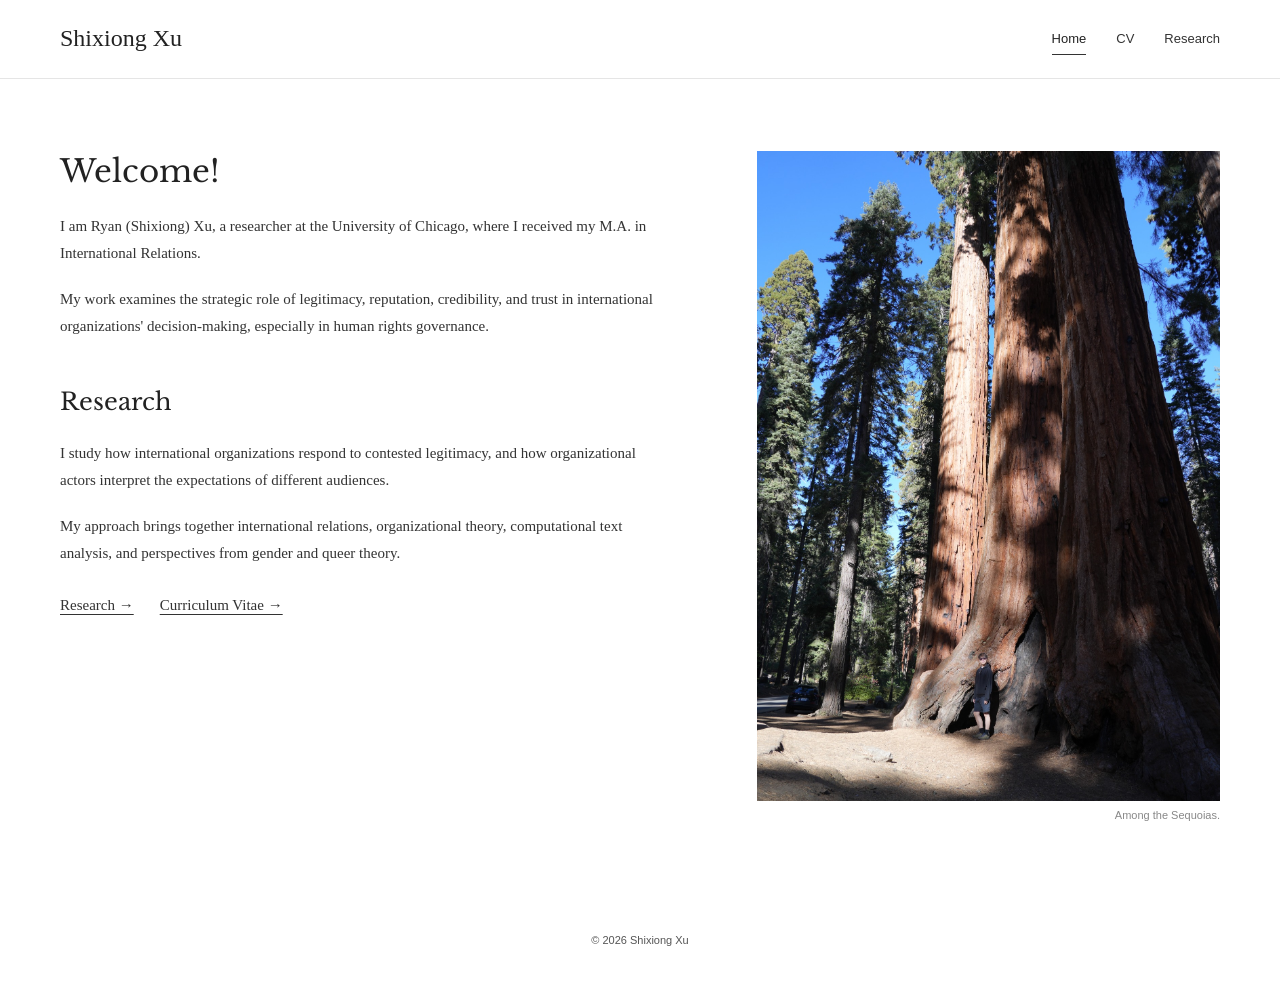
==== index.html @ 13a1dab0 "Update index.html" ====
<!doctype html>
<html lang="en">
<head>
<meta charset="utf-8"><meta name="viewport" content="width=device-width,initial-scale=1">
<meta name="description" content="Shixiong Xu | International organizations, legitimacy, reputation, and human rights research.">
<title>Home | Shixiong Xu</title>
<link rel="stylesheet" href="/styles.css">
</head>
<body>
<header class="header"><div class="container top"><a class="brand" href="/">Shixiong Xu</a><nav aria-label="Primary navigation"><a href="/" class="active" aria-current="page">Home</a><a href="/cv/">CV</a><a href="/research/">Research</a></nav></div></header>
<main class="container">
<section class="page" id="home">
<div class="home-layout">
<div class="home-intro">
<h1>Welcome!</h1>
<p>I am Ryan (Shixiong) Xu, a researcher at the University of Chicago, where I received my M.A. in International Relations.</p>
<p>My work examines the strategic role of legitimacy, reputation, credibility, and trust in international organizations' decision-making, especially in human rights governance.</p>
<div class="home-about">
<h2>Research</h2>
<p>I study how international organizations respond to contested legitimacy, and how organizational actors interpret the expectations of different audiences.</p>
<p>My approach brings together international relations, organizational theory, computational text analysis, and perspectives from gender and queer theory.</p>
<p class="home-links"><a href="/research/">Research →</a><a href="/cv/">Curriculum Vitae →</a></p>
</div>
</div>
<figure class="home-photo"><img src="/sequoia-home.jpg?v=3" alt="" loading="eager"><figcaption>Among the Sequoias.</figcaption></figure>
</div>
</section>
</main>
<footer class="footer container"><span>© <span id="year">2026</span> Shixiong Xu</span></footer>
<script src="/script.js"></script>
</body></html>
---- styles.css ----
@import url('https://fonts.googleapis.com/css2?family=DM+Sans:wght@400;500;600;700&family=Libre+Baskerville:wght@400;700&display=swap');
:root{--ink:#252b29;--muted:#69716d;--line:#e5e8e3;--bg:#fcfcfa;--accent:#45645c;--soft:#f2f5f0}*{box-sizing:border-box}html{scroll-behavior:smooth}body{margin:0;background:var(--bg);color:var(--ink);font-family:'DM Sans',Arial,sans-serif;font-size:15px;line-height:1.8}.container{width:min(100% - 64px,1010px);margin-inline:auto}a{color:inherit;text-decoration:none}a:hover{color:var(--accent)}.header{border-bottom:1px solid var(--line)}.top{min-height:100px;display:flex;align-items:center;justify-content:space-between}.brand{font-family:'Libre Baskerville',Georgia,serif;font-size:25px;font-weight:700;letter-spacing:-1px}.branddot,.punct{color:var(--accent)}nav{display:flex;gap:40px}nav a{font-size:13px;font-weight:600;color:#727977;padding:38px 0;position:relative}nav a.active{color:var(--ink)}nav a.active:after{content:'';height:2px;background:var(--accent);bottom:27px;left:0;right:0;position:absolute}.page{min-height:70vh}.hero{display:grid;grid-template-columns:1.6fr .6fr;gap:100px;padding:106px 0 94px}.eyebrow{font-size:10px;letter-spacing:2.2px;font-weight:700;color:var(--accent);line-height:1.5}h1,h2,h3{font-family:'Libre Baskerville',Georgia,serif;letter-spacing:-.7px}h1{font-size:clamp(40px,5.8vw,65px);line-height:1.2;margin:17px 0 28px;font-weight:400}h2{font-size:26px;font-weight:400;line-height:1.5}h3{font-size:18px}p{color:#555d59;margin:15px 0}.lead{font-size:19px;line-height:1.7;color:#323d38;max-width:650px}.hero p:not(.lead){max-width:660px}.actions{display:flex;gap:24px;align-items:center;margin-top:30px}.primary{background:var(--accent);color:#fff;padding:11px 22px;font-size:13px;font-weight:600}.primary:hover{color:white;background:#324c45}.primary span{margin-left:15px}.secondary{font-size:13px;font-weight:600}.side-note{display:flex;flex-direction:column;align-items:center;justify-content:center;gap:20px}.monogram{height:162px;width:162px;border:1px solid #cdd7d1;border-radius:50%;display:grid;place-items:center;font-family:'Libre Baskerville',Georgia,serif;font-size:54px;color:var(--accent);background:var(--soft)}.side-line{width:1px;height:52px;background:#baccc3}.side-note span{text-align:center;font-size:11px;color:var(--muted);letter-spacing:.7px}.section-divider{border-top:1px solid var(--line)}.home-bottom{display:grid;grid-template-columns:1fr 1fr;gap:80px;padding:60px 0 100px}.home-bottom h2{margin:17px 0}.themes{display:flex;align-content:start;flex-wrap:wrap;gap:10px}.themes span{font-size:12px;border:1px solid #dce5de;background:#f8faf6;padding:7px 12px;color:#506158}.pagehead{padding:75px 0 47px;border-bottom:1px solid var(--line)}.pagehead h1{margin:11px 0}.sub{max-width:730px;font-size:16px}.cv-row{display:grid;grid-template-columns:1fr 2fr;gap:20px;padding:34px 0;border-bottom:1px solid var(--line)}.cv-row h3{margin:0}.cv-item{display:flex;gap:20px;justify-content:space-between;margin-bottom:20px}.cv-item strong{font-size:14px}.cv-item p{font-size:13px;margin:2px 0}.cv-item time{white-space:nowrap;font-size:12px;color:var(--muted)}.download{display:flex;align-items:center;gap:20px;padding:35px 0 70px}.download a{color:var(--accent);font-weight:700}.download a.inactive{opacity:.45;pointer-events:none}.download span{font-size:12px;color:var(--muted)}.research-intro{padding:45px 0 35px}.featured{border-bottom:1px solid var(--line);padding:20px 0}.featured h2{font-size:21px;margin:7px 0}.featured p{max-width:720px;font-size:14px}.meta{font-size:10px;letter-spacing:1.3px;color:var(--muted);font-weight:700}.feed-head{border-top:1px solid var(--line);padding:45px 0 18px;display:flex;justify-content:space-between;gap:24px}.feed-head h2{font-size:29px;margin:12px 0}.feed-head p{max-width:680px;font-size:13px}.update-label{align-self:center;font-size:11px;color:var(--muted);white-space:nowrap}.filters{display:flex;gap:12px;align-items:center;margin:16px 0 24px;flex-wrap:wrap}.filters label{font-size:11px;color:var(--muted)}select,input{padding:11px;border:1px solid #dce2dc;border-radius:0;background:white;color:var(--ink);font-family:inherit;font-size:12px}input{margin-left:auto;min-width:230px}.paper{padding:24px 0;border-top:1px solid var(--line)}.paper h3{font-size:18px;font-weight:400;margin:6px 0}.paper .details{font-size:12px;color:var(--muted)}.paper p{font-size:13px;max-width:820px}.paper .tags{display:flex;gap:6px;flex-wrap:wrap}.paper .tags span{background:var(--soft);color:var(--accent);font-size:10px;padding:2px 8px}.paper a{font-size:12px;font-weight:700;color:var(--accent)}.empty{background:var(--soft);padding:30px;margin-bottom:35px;font-size:14px}.empty p{font-size:13px}.disclaimer{font-size:11px;margin:20px 0 65px}.footer{border-top:1px solid var(--line);padding:25px 0 35px;display:flex;justify-content:space-between;gap:20px;color:var(--muted);font-size:11px}@media(max-width:700px){.container{width:min(100% - 34px,1010px)}.top{min-height:76px}.brand{font-size:21px}nav{gap:19px}nav a{padding:25px 0}nav a.active:after{bottom:17px}.hero{grid-template-columns:1fr;gap:35px;padding:65px 0}.side-note{display:none}.home-bottom,.cv-row{grid-template-columns:1fr;gap:15px}.home-bottom{padding:45px 0}.pagehead{padding:58px 0 30px}.cv-item{flex-direction:column;gap:2px}.filters input{margin-left:0;min-width:100%;width:100%}.feed-head{flex-direction:column}.update-label{align-self:start}.footer{flex-direction:column}}

/* Restrained academic homepage, photo-centered three-column layout */
:root{--ink:#222;--muted:#555;--line:#dedede;--bg:#fff;--accent:#333;--soft:#f7f7f7}
body{font-family:Georgia,'Times New Roman',serif;font-size:16px;line-height:1.65}
.container{width:min(100% - 64px,1160px)}
.header{border-bottom:1px solid #e5e5e5}
.top{min-height:78px}
.brand{font-family:Georgia,'Times New Roman',serif;font-size:24px;font-weight:400;letter-spacing:0}
nav{gap:30px}nav a{font-family:Arial,sans-serif;font-size:13px;font-weight:400;padding:28px 0;color:#333}
nav a.active:after{height:1px;bottom:23px;background:#333}
.home-layout{display:grid;grid-template-columns:minmax(0,1fr) minmax(280px,1.05fr) minmax(0,1fr);gap:43px;align-items:start;padding:72px 0 85px}
.home-layout h1{font-size:31px;margin:2px 0 23px;font-weight:400;letter-spacing:0}
.home-layout h2{font-size:24px;margin:8px 0 22px;font-weight:400;letter-spacing:0}
.home-layout p{font-size:15px;line-height:1.8;color:#333;margin:0 0 19px}
.home-photo{margin:0}.home-photo img{width:100%;height:570px;object-fit:cover;object-position:center center;display:block}.home-photo figcaption{font:11px Arial,sans-serif;color:#888;text-align:right;margin-top:8px}
.home-links{display:flex;flex-direction:column;gap:10px;margin-top:25px!important}.home-links a{text-decoration:underline;text-underline-offset:4px;color:#333}
.pagehead h1{font-size:38px}.pagehead,.research-intro,.cv-row{font-family:Georgia,'Times New Roman',serif}
.eyebrow,.meta,.filters,.paper .details,.download,.sub,.disclaimer,.footer{font-family:Arial,sans-serif}
.featured h2,.feed-head h2{font-size:23px}.footer{font-size:11px}
@media(max-width:900px){.home-layout{grid-template-columns:1fr 1fr;gap:28px}.home-intro{grid-column:1}.home-photo{grid-column:2;grid-row:1 / span 2}.home-about{grid-column:1}.home-photo img{height:570px}}
@media(max-width:650px){.container{width:min(100% - 36px,1160px)}.brand{font-size:21px}.top{min-height:70px}nav{gap:18px}.home-layout{display:flex;flex-direction:column;gap:16px;padding:35px 0 60px}.home-intro{order:1}.home-photo{order:2;width:100%}.home-about{order:3}.home-photo img{height:auto;max-height:680px;object-fit:contain}.home-layout h1{font-size:29px}.home-layout h2{margin-top:17px}.footer{flex-direction:row}}

/* Homepage: Research appears directly below Welcome in the left text column. */
.home-layout{grid-template-columns:minmax(0,1.2fr) minmax(300px,.9fr);gap:80px;align-items:start}
.home-intro{max-width:610px}
.home-about{margin-top:44px}
.home-about h2{margin-bottom:20px}
.home-photo img{height:650px}
.home-links{flex-direction:row;flex-wrap:wrap;gap:26px}
@media(max-width:900px){.home-layout{grid-template-columns:minmax(0,1.1fr) minmax(240px,.9fr);gap:36px}.home-intro,.home-photo{grid-column:auto;grid-row:auto}.home-photo img{height:560px}}
@media(max-width:650px){.home-layout{display:flex;flex-direction:column;gap:22px}.home-intro{order:1}.home-photo{order:2}.home-about{margin-top:34px}.home-photo img{height:auto;max-height:680px}.home-links{gap:20px}}

/* Quiet footer: no separating rule or location. */
.footer{border-top:none;justify-content:center;text-align:center;}

/* Minimal CV page */
.cv-simple{padding:72px 0; font-family:Georgia,'Times New Roman',serif; font-size:17px;}
.cv-simple p{margin:0; color:var(--ink);}
.cv-simple a{text-decoration:underline;text-underline-offset:3px;}
.cv-updated{font-size:14px;color:var(--muted);}

/* Research: quiet academic page with one selected project and an uncluttered publication feed. */
.research-page{padding:66px 0 90px;max-width:860px;min-height:70vh}
.research-page h1{font-size:38px;letter-spacing:0;margin:0 0 24px}
.research-statement{font-size:16px;line-height:1.8;max-width:790px;color:#333;margin:0 0 54px}
.research-section{margin-top:45px}
.research-section h2{font-size:25px;letter-spacing:0;margin:0 0 20px}
.research-work h3,.research-paper h3{font-family:Georgia,'Times New Roman',serif;font-weight:400;font-size:18px;letter-spacing:0;line-height:1.5;margin:0 0 10px}
.research-work p{font-size:15px;line-height:1.8;color:#444;margin:0}
.research-paper{padding:19px 0;border-bottom:1px solid #ececec}
.research-paper h3{font-size:17px;margin:0 0 5px}
.research-paper a{text-decoration:underline;text-decoration-color:#bbb;text-underline-offset:3px}
.research-paper p{font-family:Arial,sans-serif;font-size:12px;line-height:1.6;color:#666;margin:0}
.research-empty{font-size:15px;color:#777}
@media(max-width:650px){.research-page{padding:40px 0 70px}.research-page h1{font-size:30px}.research-statement{margin-bottom:38px}.research-section h2{font-size:22px}}
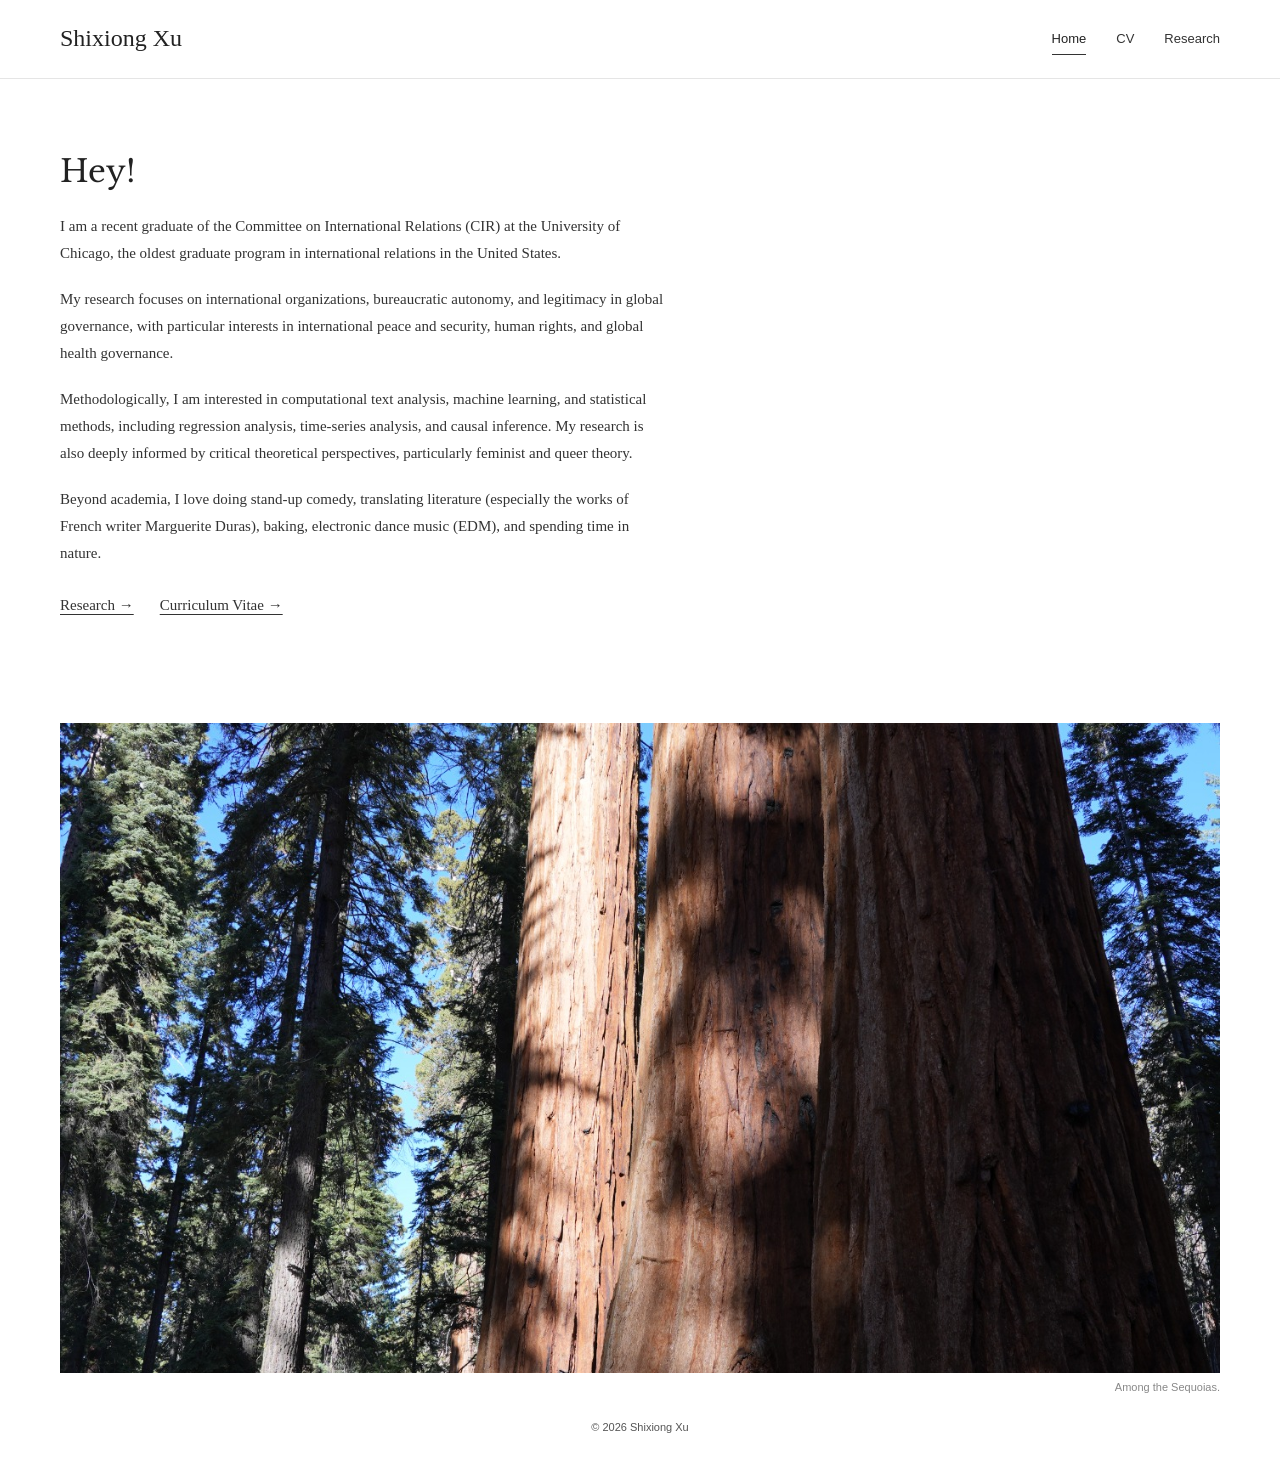
==== commit 67a5a36e: "Update homepage biography" ====
--- a/index.html
+++ b/index.html
@@ -12,13 +12,11 @@
 <section class="page" id="home">
 <div class="home-layout">
 <div class="home-intro">
-<h1>Welcome!</h1>
-<p>I am Ryan (Shixiong) Xu, a researcher at the University of Chicago, where I received my M.A. in International Relations.</p>
-<p>My work examines the strategic role of legitimacy, reputation, credibility, and trust in international organizations' decision-making, especially in human rights governance.</p>
-<div class="home-about">
-<h2>Research</h2>
-<p>I study how international organizations respond to contested legitimacy, and how organizational actors interpret the expectations of different audiences.</p>
-<p>My approach brings together international relations, organizational theory, computational text analysis, and perspectives from gender and queer theory.</p>
+<h1>Hey!</h1>
+<p>I am a recent graduate of the Committee on International Relations (CIR) at the University of Chicago, the oldest graduate program in international relations in the United States.</p>
+<p>My research focuses on international organizations, bureaucratic autonomy, and legitimacy in global governance, with particular interests in international peace and security, human rights, and global health governance.</p>
+<p>Methodologically, I am interested in computational text analysis, machine learning, and statistical methods, including regression analysis, time-series analysis, and causal inference. My research is also deeply informed by critical theoretical perspectives, particularly feminist and queer theory.</p>
+<p>Beyond academia, I love doing stand-up comedy, translating literature (especially the works of French writer Marguerite Duras), baking, electronic dance music (EDM), and spending time in nature.</p>
 <p class="home-links"><a href="/research/">Research →</a><a href="/cv/">Curriculum Vitae →</a></p>
 </div>
 </div>
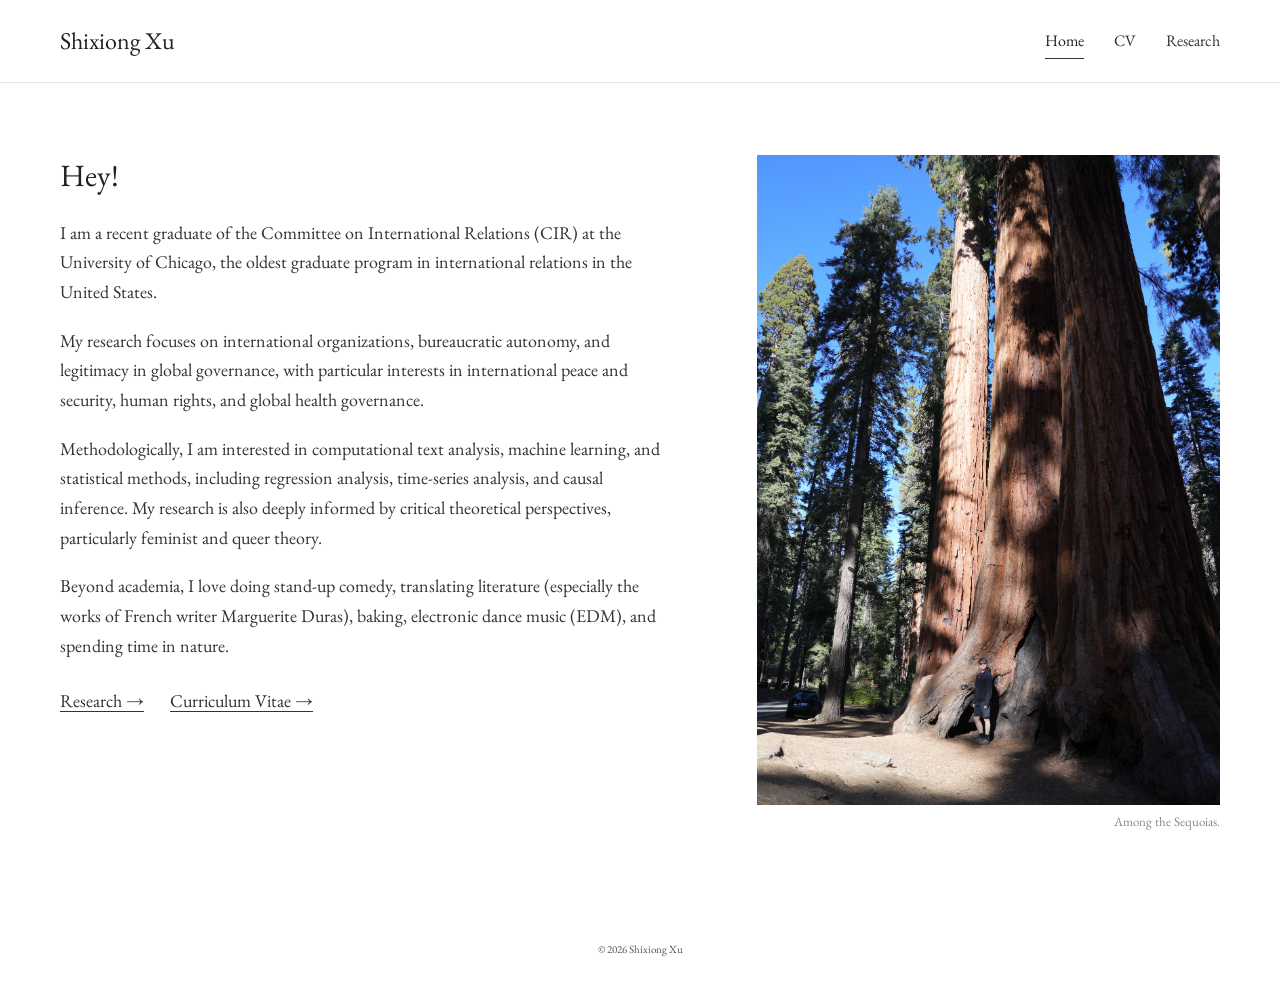
==== commit eca07f0f: "Update index.html" ====
--- a/index.html
+++ b/index.html
@@ -17,8 +17,10 @@
 <p>My research focuses on international organizations, bureaucratic autonomy, and legitimacy in global governance, with particular interests in international peace and security, human rights, and global health governance.</p>
 <p>Methodologically, I am interested in computational text analysis, machine learning, and statistical methods, including regression analysis, time-series analysis, and causal inference. My research is also deeply informed by critical theoretical perspectives, particularly feminist and queer theory.</p>
 <p>Beyond academia, I love doing stand-up comedy, translating literature (especially the works of French writer Marguerite Duras), baking, electronic dance music (EDM), and spending time in nature.</p>
-<p class="home-links"><a href="/research/">Research →</a><a href="/cv/">Curriculum Vitae →</a></p>
-</div>
+<p class="home-links">
+  <a href="/research/">Research →</a>
+  <a href="/cv/">Curriculum Vitae →</a>
+</p>
 </div>
 <figure class="home-photo"><img src="/sequoia-home.jpg?v=3" alt="" loading="eager"><figcaption>Among the Sequoias.</figcaption></figure>
 </div>
--- a/styles.css
+++ b/styles.css
@@ -1,4 +1,4 @@
-@import url('https://fonts.googleapis.com/css2?family=DM+Sans:wght@400;500;600;700&family=Libre+Baskerville:wght@400;700&display=swap');
+@import url('https://fonts.googleapis.com/css2?family=EB+Garamond:wght@400;500;600;700&display=swap');
 :root{--ink:#252b29;--muted:#69716d;--line:#e5e8e3;--bg:#fcfcfa;--accent:#45645c;--soft:#f2f5f0}*{box-sizing:border-box}html{scroll-behavior:smooth}body{margin:0;background:var(--bg);color:var(--ink);font-family:'DM Sans',Arial,sans-serif;font-size:15px;line-height:1.8}.container{width:min(100% - 64px,1010px);margin-inline:auto}a{color:inherit;text-decoration:none}a:hover{color:var(--accent)}.header{border-bottom:1px solid var(--line)}.top{min-height:100px;display:flex;align-items:center;justify-content:space-between}.brand{font-family:'Libre Baskerville',Georgia,serif;font-size:25px;font-weight:700;letter-spacing:-1px}.branddot,.punct{color:var(--accent)}nav{display:flex;gap:40px}nav a{font-size:13px;font-weight:600;color:#727977;padding:38px 0;position:relative}nav a.active{color:var(--ink)}nav a.active:after{content:'';height:2px;background:var(--accent);bottom:27px;left:0;right:0;position:absolute}.page{min-height:70vh}.hero{display:grid;grid-template-columns:1.6fr .6fr;gap:100px;padding:106px 0 94px}.eyebrow{font-size:10px;letter-spacing:2.2px;font-weight:700;color:var(--accent);line-height:1.5}h1,h2,h3{font-family:'Libre Baskerville',Georgia,serif;letter-spacing:-.7px}h1{font-size:clamp(40px,5.8vw,65px);line-height:1.2;margin:17px 0 28px;font-weight:400}h2{font-size:26px;font-weight:400;line-height:1.5}h3{font-size:18px}p{color:#555d59;margin:15px 0}.lead{font-size:19px;line-height:1.7;color:#323d38;max-width:650px}.hero p:not(.lead){max-width:660px}.actions{display:flex;gap:24px;align-items:center;margin-top:30px}.primary{background:var(--accent);color:#fff;padding:11px 22px;font-size:13px;font-weight:600}.primary:hover{color:white;background:#324c45}.primary span{margin-left:15px}.secondary{font-size:13px;font-weight:600}.side-note{display:flex;flex-direction:column;align-items:center;justify-content:center;gap:20px}.monogram{height:162px;width:162px;border:1px solid #cdd7d1;border-radius:50%;display:grid;place-items:center;font-family:'Libre Baskerville',Georgia,serif;font-size:54px;color:var(--accent);background:var(--soft)}.side-line{width:1px;height:52px;background:#baccc3}.side-note span{text-align:center;font-size:11px;color:var(--muted);letter-spacing:.7px}.section-divider{border-top:1px solid var(--line)}.home-bottom{display:grid;grid-template-columns:1fr 1fr;gap:80px;padding:60px 0 100px}.home-bottom h2{margin:17px 0}.themes{display:flex;align-content:start;flex-wrap:wrap;gap:10px}.themes span{font-size:12px;border:1px solid #dce5de;background:#f8faf6;padding:7px 12px;color:#506158}.pagehead{padding:75px 0 47px;border-bottom:1px solid var(--line)}.pagehead h1{margin:11px 0}.sub{max-width:730px;font-size:16px}.cv-row{display:grid;grid-template-columns:1fr 2fr;gap:20px;padding:34px 0;border-bottom:1px solid var(--line)}.cv-row h3{margin:0}.cv-item{display:flex;gap:20px;justify-content:space-between;margin-bottom:20px}.cv-item strong{font-size:14px}.cv-item p{font-size:13px;margin:2px 0}.cv-item time{white-space:nowrap;font-size:12px;color:var(--muted)}.download{display:flex;align-items:center;gap:20px;padding:35px 0 70px}.download a{color:var(--accent);font-weight:700}.download a.inactive{opacity:.45;pointer-events:none}.download span{font-size:12px;color:var(--muted)}.research-intro{padding:45px 0 35px}.featured{border-bottom:1px solid var(--line);padding:20px 0}.featured h2{font-size:21px;margin:7px 0}.featured p{max-width:720px;font-size:14px}.meta{font-size:10px;letter-spacing:1.3px;color:var(--muted);font-weight:700}.feed-head{border-top:1px solid var(--line);padding:45px 0 18px;display:flex;justify-content:space-between;gap:24px}.feed-head h2{font-size:29px;margin:12px 0}.feed-head p{max-width:680px;font-size:13px}.update-label{align-self:center;font-size:11px;color:var(--muted);white-space:nowrap}.filters{display:flex;gap:12px;align-items:center;margin:16px 0 24px;flex-wrap:wrap}.filters label{font-size:11px;color:var(--muted)}select,input{padding:11px;border:1px solid #dce2dc;border-radius:0;background:white;color:var(--ink);font-family:inherit;font-size:12px}input{margin-left:auto;min-width:230px}.paper{padding:24px 0;border-top:1px solid var(--line)}.paper h3{font-size:18px;font-weight:400;margin:6px 0}.paper .details{font-size:12px;color:var(--muted)}.paper p{font-size:13px;max-width:820px}.paper .tags{display:flex;gap:6px;flex-wrap:wrap}.paper .tags span{background:var(--soft);color:var(--accent);font-size:10px;padding:2px 8px}.paper a{font-size:12px;font-weight:700;color:var(--accent)}.empty{background:var(--soft);padding:30px;margin-bottom:35px;font-size:14px}.empty p{font-size:13px}.disclaimer{font-size:11px;margin:20px 0 65px}.footer{border-top:1px solid var(--line);padding:25px 0 35px;display:flex;justify-content:space-between;gap:20px;color:var(--muted);font-size:11px}@media(max-width:700px){.container{width:min(100% - 34px,1010px)}.top{min-height:76px}.brand{font-size:21px}nav{gap:19px}nav a{padding:25px 0}nav a.active:after{bottom:17px}.hero{grid-template-columns:1fr;gap:35px;padding:65px 0}.side-note{display:none}.home-bottom,.cv-row{grid-template-columns:1fr;gap:15px}.home-bottom{padding:45px 0}.pagehead{padding:58px 0 30px}.cv-item{flex-direction:column;gap:2px}.filters input{margin-left:0;min-width:100%;width:100%}.feed-head{flex-direction:column}.update-label{align-self:start}.footer{flex-direction:column}}
 
 /* Restrained academic homepage, photo-centered three-column layout */
@@ -56,3 +56,15 @@
 .research-empty{font-size:15px;color:#777}
 @media(max-width:650px){.research-page{padding:40px 0 70px}.research-page h1{font-size:30px}.research-statement{margin-bottom:38px}.research-section h2{font-size:22px}}
 
+
+/* EB Garamond typography, applied across the website. */
+body, .brand, nav a, h1, h2, h3, .pagehead, .research-intro, .cv-row,
+.cv-simple, .research-work h3, .research-paper h3, .eyebrow, .meta,
+.filters, .paper .details, .download, .sub, .disclaimer, .footer,
+.research-paper p, .home-photo figcaption, select, input {
+  font-family: 'EB Garamond', Garamond, Georgia, serif;
+}
+.home-layout p {font-size:18px;line-height:1.65;}
+nav a {font-size:16px;}
+.home-photo figcaption {font-size:13px;}
+@media(max-width:650px){.home-layout p{font-size:17px;}}
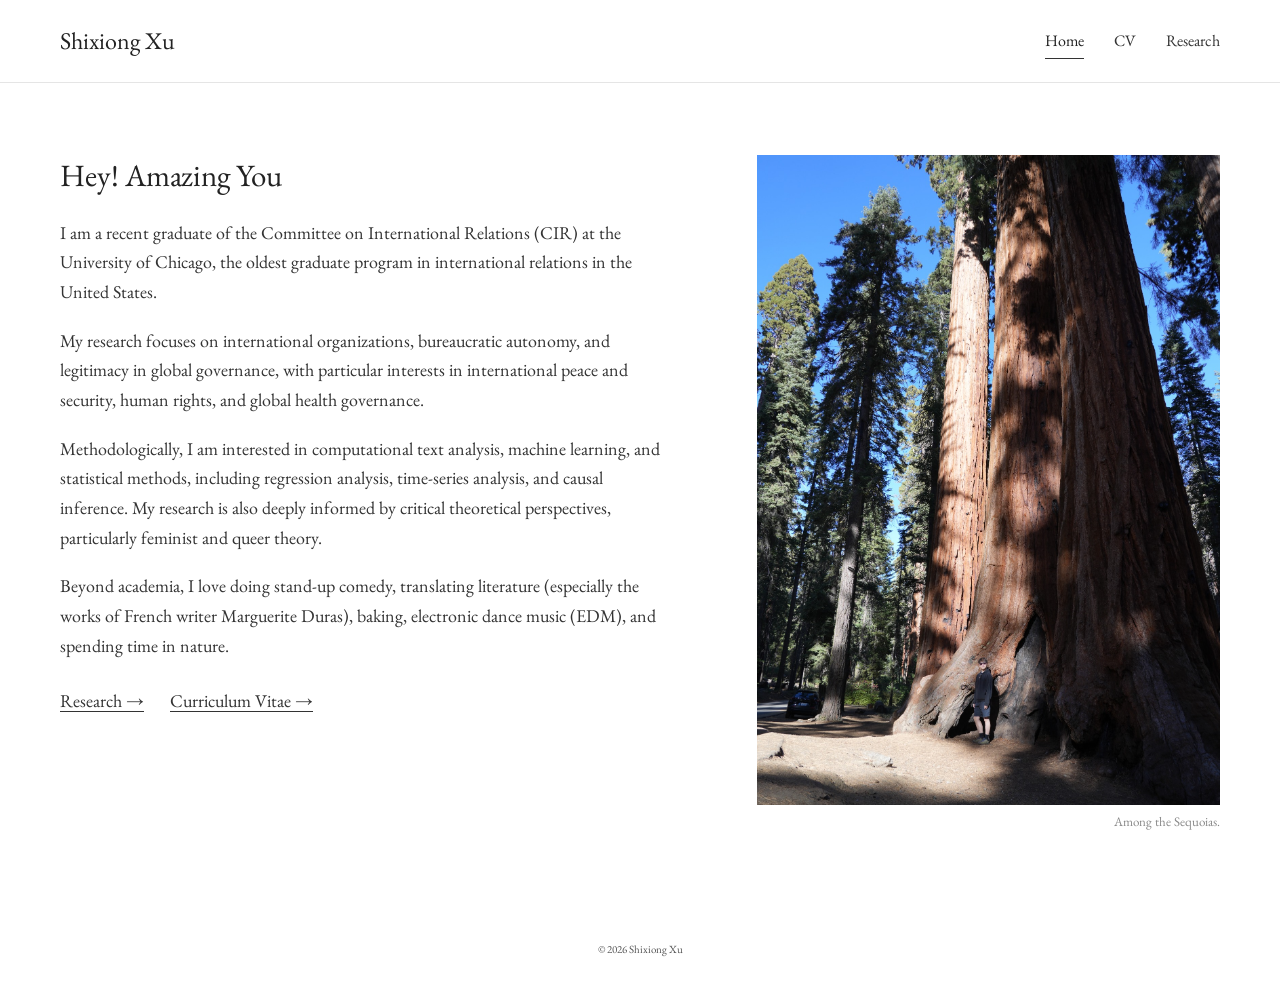
==== commit 57daa772: "Update index.html" ====
--- a/index.html
+++ b/index.html
@@ -12,7 +12,7 @@
 <section class="page" id="home">
 <div class="home-layout">
 <div class="home-intro">
-<h1>Hey!</h1>
+<h1>Hey! Amazing You</h1>
 <p>I am a recent graduate of the Committee on International Relations (CIR) at the University of Chicago, the oldest graduate program in international relations in the United States.</p>
 <p>My research focuses on international organizations, bureaucratic autonomy, and legitimacy in global governance, with particular interests in international peace and security, human rights, and global health governance.</p>
 <p>Methodologically, I am interested in computational text analysis, machine learning, and statistical methods, including regression analysis, time-series analysis, and causal inference. My research is also deeply informed by critical theoretical perspectives, particularly feminist and queer theory.</p>
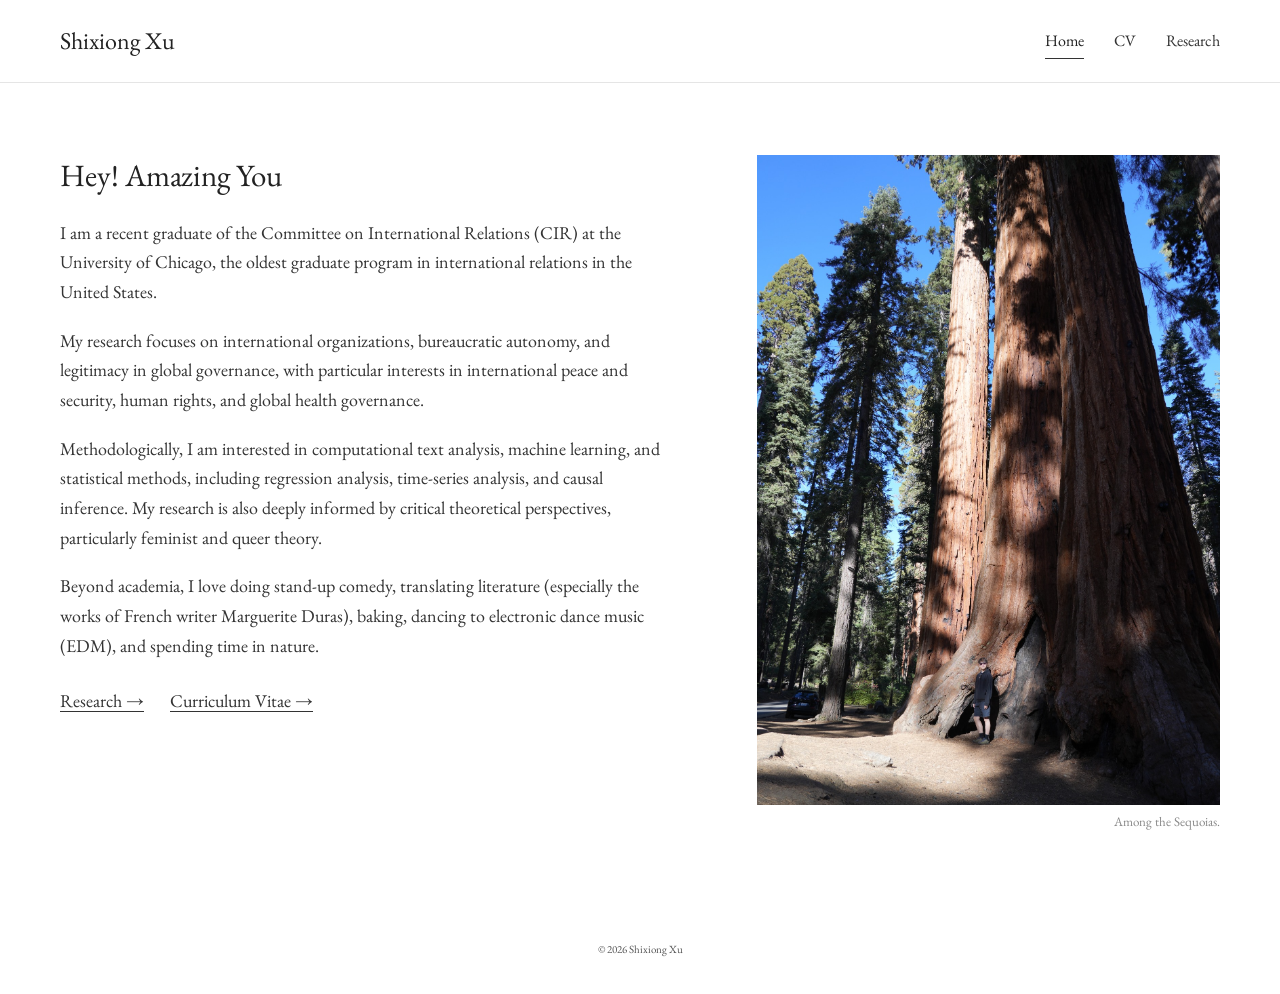
==== commit 2337cb91: "Update index.html" ====
--- a/index.html
+++ b/index.html
@@ -16,7 +16,7 @@
 <p>I am a recent graduate of the Committee on International Relations (CIR) at the University of Chicago, the oldest graduate program in international relations in the United States.</p>
 <p>My research focuses on international organizations, bureaucratic autonomy, and legitimacy in global governance, with particular interests in international peace and security, human rights, and global health governance.</p>
 <p>Methodologically, I am interested in computational text analysis, machine learning, and statistical methods, including regression analysis, time-series analysis, and causal inference. My research is also deeply informed by critical theoretical perspectives, particularly feminist and queer theory.</p>
-<p>Beyond academia, I love doing stand-up comedy, translating literature (especially the works of French writer Marguerite Duras), baking, electronic dance music (EDM), and spending time in nature.</p>
+<p>Beyond academia, I love doing stand-up comedy, translating literature (especially the works of French writer Marguerite Duras), baking, dancing to electronic dance music (EDM), and spending time in nature.</p>
 <p class="home-links">
   <a href="/research/">Research →</a>
   <a href="/cv/">Curriculum Vitae →</a>
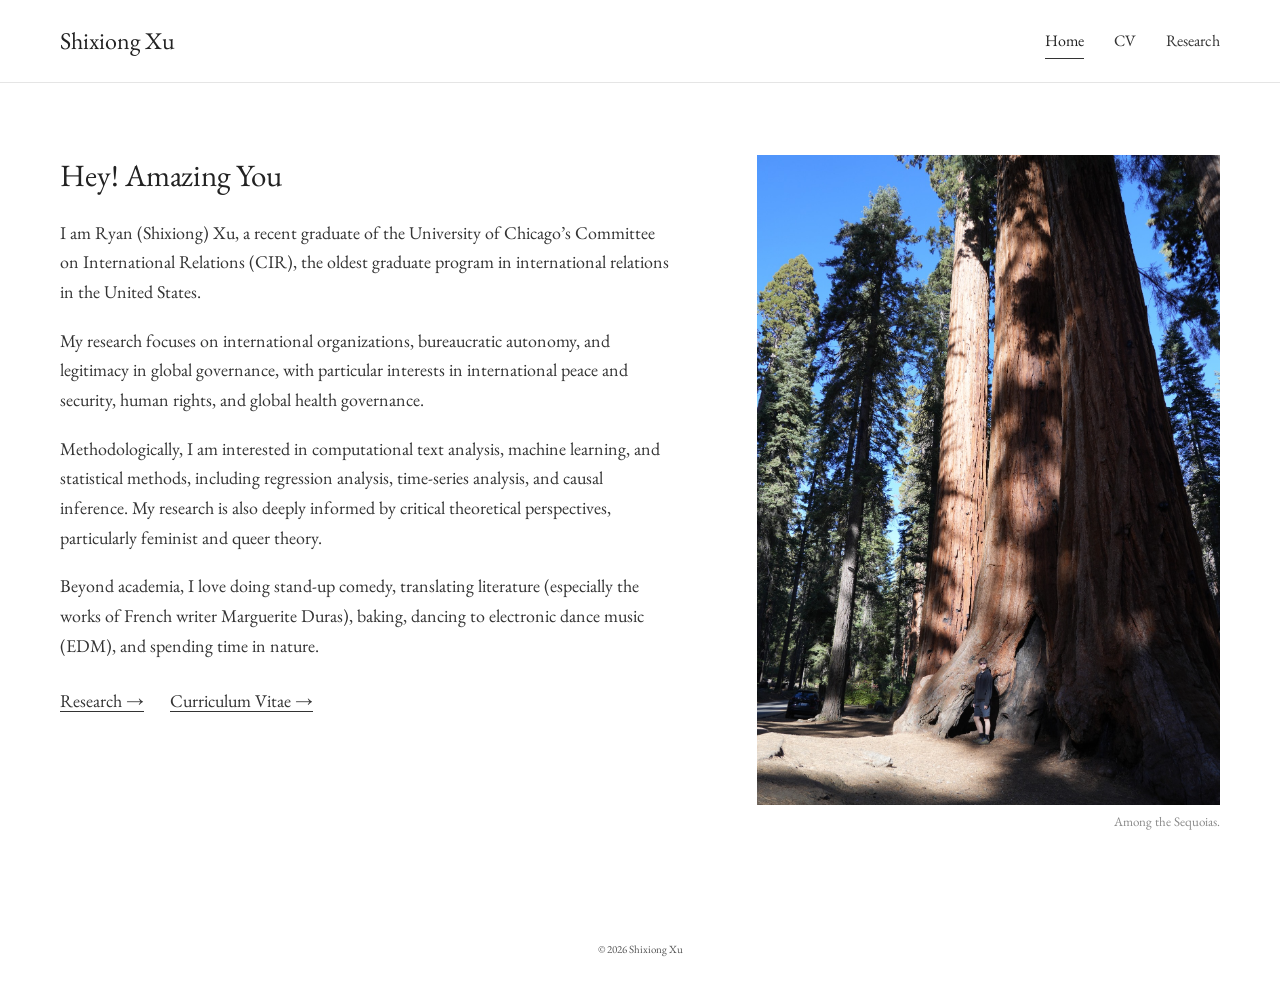
==== commit 3b12c621: "Update index.html" ====
--- a/index.html
+++ b/index.html
@@ -3,7 +3,7 @@
 <head>
 <meta charset="utf-8"><meta name="viewport" content="width=device-width,initial-scale=1">
 <meta name="description" content="Shixiong Xu | International organizations, legitimacy, reputation, and human rights research.">
-<title>Home | Shixiong Xu</title>
+<title>Home | Shixiong Xu 徐世雄</title>
 <link rel="stylesheet" href="/styles.css">
 </head>
 <body>
@@ -13,7 +13,7 @@
 <div class="home-layout">
 <div class="home-intro">
 <h1>Hey! Amazing You</h1>
-<p>I am a recent graduate of the Committee on International Relations (CIR) at the University of Chicago, the oldest graduate program in international relations in the United States.</p>
+<p>I am Ryan (Shixiong) Xu, a recent graduate of the University of Chicago’s Committee on International Relations (CIR), the oldest graduate program in international relations in the United States.</p>
 <p>My research focuses on international organizations, bureaucratic autonomy, and legitimacy in global governance, with particular interests in international peace and security, human rights, and global health governance.</p>
 <p>Methodologically, I am interested in computational text analysis, machine learning, and statistical methods, including regression analysis, time-series analysis, and causal inference. My research is also deeply informed by critical theoretical perspectives, particularly feminist and queer theory.</p>
 <p>Beyond academia, I love doing stand-up comedy, translating literature (especially the works of French writer Marguerite Duras), baking, dancing to electronic dance music (EDM), and spending time in nature.</p>
